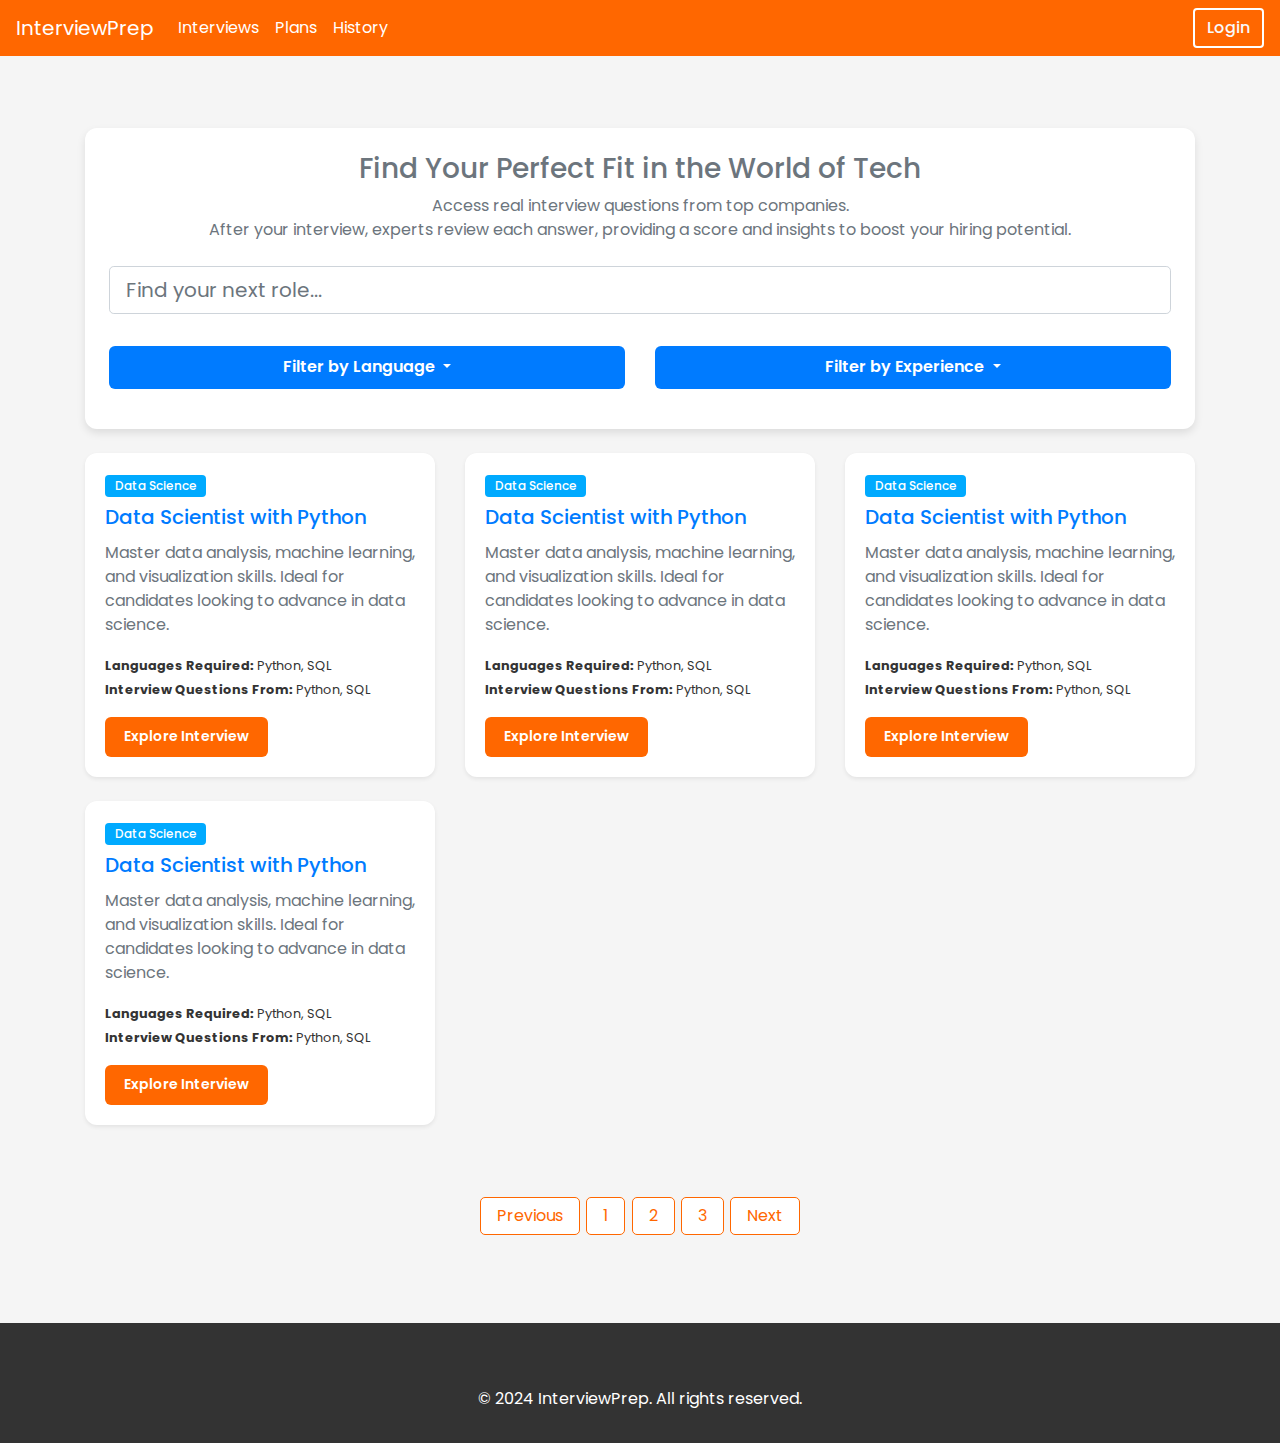
==== index.html @ ea55a6b0 "first commit" ====
<!DOCTYPE html>
<html lang="en">
<head>
    <meta charset="UTF-8">
    <meta name="viewport" content="width=device-width, initial-scale=1.0">
    <title>Find Your Ideal Technical Role - InterviewPrep</title>
    <link rel="stylesheet" href="https://stackpath.bootstrapcdn.com/bootstrap/4.5.2/css/bootstrap.min.css">
    <link href="https://fonts.googleapis.com/css2?family=Poppins:wght@400;500;600&display=swap" rel="stylesheet">
    <link rel="stylesheet" href="main.css"> <!-- Link to external CSS file -->
</head>
<body>

<!-- Navbar -->
<nav class="navbar navbar-expand-lg navbar-dark">
    <a class="navbar-brand" href="#">InterviewPrep</a>
    <button class="navbar-toggler" type="button" data-toggle="collapse" data-target="#navbarNav">
        <span class="navbar-toggler-icon"></span>
    </button>
    <div class="collapse navbar-collapse" id="navbarNav">
        <ul class="navbar-nav mr-auto">
            <li class="nav-item active"><a class="nav-link" href="index.html">Interviews</a></li>
            <li class="nav-item"><a class="nav-link" href="plans.html">Plans</a></li>
            <li class="nav-item"><a class="nav-link" href="history.html">History</a></li>
        </ul>
        <ul class="navbar-nav ml-auto">
            <li class="nav-item"><a class="btn btn-outline-light" href="login.html">Login</a></li>
        </ul>
    </div>
</nav>

<!-- Main Content Section with Centering and Spacing -->
<div class="container my-5 py-4">
    <div class="card p-4 mb-4 no-hover">
    <h3 class="text-center mb-2 text-secondary">Find Your Perfect Fit in the World of Tech</h3>
    <p class="text-center text-muted mb-4" style="font-size: 1rem;">
        Access real interview questions from top companies. <br>After your interview, experts review each answer, providing a score and insights to boost your hiring potential.
    </p>

    <!-- Search Bar with Typing Effect -->
    <div class="row mb-4">
        <div class="col-md-12">
            <input type="text" id="searchInput" class="form-control form-control-lg" placeholder="Find your next role...">
        </div>
    </div>

    <!-- Selected Filters Display -->
    <div class="row">
        <div class="col-12">
            <div id="selectedLanguages" class="mb-2"></div>
            <div id="selectedExperience" class="mb-2"></div>
        </div>
    </div>


    <!-- Filter Options with Dropdowns -->
    <div class="row">
        <!-- Language Filter Dropdown with Selected Options Displayed -->
        <div class="col-md-6 mb-3">
            <div class="dropdown">
                <button class="btn btn-secondary dropdown-toggle w-100" type="button" id="languageDropdown" data-toggle="dropdown" aria-haspopup="true" aria-expanded="false">
                    Filter by Language
                </button>
                <div class="dropdown-menu w-100 p-3" aria-labelledby="languageDropdown">
                    <div class="form-check">
                        <input class="form-check-input lang-checkbox" type="checkbox" value="Python" id="langPython">
                        <label class="form-check-label" for="langPython">Python</label>
                    </div>
                    <div class="form-check">
                        <input class="form-check-input lang-checkbox" type="checkbox" value="JavaScript" id="langJavaScript">
                        <label class="form-check-label" for="langJavaScript">JavaScript</label>
                    </div>
                    <div class="form-check">
                        <input class="form-check-input lang-checkbox" type="checkbox" value="Java" id="langJava">
                        <label class="form-check-label" for="langJava">Java</label>
                    </div>
                    <div class="form-check">
                        <input class="form-check-input lang-checkbox" type="checkbox" value="C#" id="langCSharp">
                        <label class="form-check-label" for="langCSharp">C#</label>
                    </div>
                    <div class="form-check">
                        <input class="form-check-input lang-checkbox" type="checkbox" value="Ruby" id="langRuby">
                        <label class="form-check-label" for="langRuby">Ruby</label>
                    </div>
                </div>
            </div>
        </div>
        

        <!-- Experience Filter Dropdown with Selected Options Displayed -->
        <div class="col-md-6 mb-3">
            <div class="dropdown">
                <button class="btn btn-secondary dropdown-toggle w-100" type="button" id="experienceDropdown" data-toggle="dropdown" aria-haspopup="true" aria-expanded="false">
                    Filter by Experience
                </button>
                <div class="dropdown-menu w-100 p-3" aria-labelledby="experienceDropdown">
                    <div class="form-check">
                        <input class="form-check-input exp-checkbox" type="checkbox" value="Junior" id="expJunior">
                        <label class="form-check-label" for="expJunior">Junior</label>
                    </div>
                    <div class="form-check">
                        <input class="form-check-input exp-checkbox" type="checkbox" value="Mid-Level" id="expMidLevel">
                        <label class="form-check-label" for="expMidLevel">Mid-Level</label>
                    </div>
                    <div class="form-check">
                        <input class="form-check-input exp-checkbox" type="checkbox" value="Senior" id="expSenior">
                        <label class="form-check-label" for="expSenior">Senior</label>
                    </div>
                </div>
            </div>
        </div>
    </div>
</div >

    <!-- Role Cards Section -->
    <div class="row mb-5">
        <!-- Sample Card -->
        <div class="col-md-4">
            <div class="card mb-4 shadow-sm">
                <div class="card-body">
                    <span class="badge badge-info mb-2">Data Science</span>
                    <h5 class="card-title text-primary">Data Scientist with Python</h5>
                    <p class="card-text text-muted">Master data analysis, machine learning, and visualization skills. Ideal for candidates looking to advance in data science.</p>
                    <p class="card-text mb-0"><small><strong>Languages Required:</strong> Python, SQL</small></p>
                    <p class="card-text"><small><strong>Interview Questions From:</strong> Python, SQL</small></p>
                    <a href="project-details.html" class="btn btn-primary btn-sm">Explore Interview</a>
                </div>
            </div>
        </div>
        <div class="col-md-4">
            <div class="card mb-4 shadow-sm">
                <div class="card-body">
                    <span class="badge badge-info mb-2">Data Science</span>
                    <h5 class="card-title text-primary">Data Scientist with Python</h5>
                    <p class="card-text text-muted">Master data analysis, machine learning, and visualization skills. Ideal for candidates looking to advance in data science.</p>
                    <p class="card-text mb-0"><small><strong>Languages Required:</strong> Python, SQL</small></p>
                    <p class="card-text"><small><strong>Interview Questions From:</strong> Python, SQL</small></p>
                    <a href="project-details.html" class="btn btn-primary btn-sm">Explore Interview</a>
                </div>
            </div>
        </div>
        <div class="col-md-4">
            <div class="card mb-4 shadow-sm">
                <div class="card-body">
                    <span class="badge badge-info mb-2">Data Science</span>
                    <h5 class="card-title text-primary">Data Scientist with Python</h5>
                    <p class="card-text text-muted">Master data analysis, machine learning, and visualization skills. Ideal for candidates looking to advance in data science.</p>
                    <p class="card-text mb-0"><small><strong>Languages Required:</strong> Python, SQL</small></p>
                    <p class="card-text"><small><strong>Interview Questions From:</strong> Python, SQL</small></p>
                    <a href="project-details.html" class="btn btn-primary btn-sm">Explore Interview</a>
                </div>
            </div>
        </div>
        <div class="col-md-4">
            <div class="card mb-4 shadow-sm">
                <div class="card-body">
                    <span class="badge badge-info mb-2">Data Science</span>
                    <h5 class="card-title text-primary">Data Scientist with Python</h5>
                    <p class="card-text text-muted">Master data analysis, machine learning, and visualization skills. Ideal for candidates looking to advance in data science.</p>
                    <p class="card-text mb-0"><small><strong>Languages Required:</strong> Python, SQL</small></p>
                    <p class="card-text"><small><strong>Interview Questions From:</strong> Python, SQL</small></p>
                    <a href="project-details.html" class="btn btn-primary btn-sm">Explore Interview</a>
                </div>
            </div>
        </div>
        <!-- Additional cards as needed -->
    </div>

    <!-- Pagination -->
    <nav aria-label="Page navigation">
        <ul class="pagination justify-content-center">
            <li class="page-item"><a class="page-link" href="#">Previous</a></li>
            <li class="page-item"><a class="page-link" href="#">1</a></li>
            <li class="page-item"><a class="page-link" href="#">2</a></li>
            <li class="page-item"><a class="page-link" href="#">3</a></li>
            <li class="page-item"><a class="page-link" href="#">Next</a></li>
        </ul>
    </nav>
</div>

<!-- Footer -->
<footer>
    <p class="text-center mt-5">&copy; 2024 InterviewPrep. All rights reserved.</p>
</footer>

<script src="https://code.jquery.com/jquery-3.5.1.min.js"></script>
<script src="https://stackpath.bootstrapcdn.com/bootstrap/4.5.2/js/bootstrap.bundle.min.js"></script>

<script>
    const selectedLanguages = document.getElementById("selectedLanguages");
    const selectedExperience = document.getElementById("selectedExperience");

    function updateSelections(className, container, label) {
        const selectedOptions = Array.from(document.querySelectorAll(className))
            .filter(checkbox => checkbox.checked)
            .map(checkbox => checkbox.value);
        
        container.innerHTML = selectedOptions.length ? `<strong>${label}</strong> ` : "";
        
        selectedOptions.forEach(option => {
            const badge = document.createElement("span");
            badge.className = "badge badge-primary mr-1";
            badge.innerHTML = `${option} <span class="ml-1" style="cursor:pointer;" onclick="removeFilter('${option}', '${className}')">&times;</span>`;
            container.appendChild(badge);
        });
    }

    function removeFilter(value, className) {
        const checkbox = Array.from(document.querySelectorAll(className)).find(cb => cb.value === value);
        if (checkbox) checkbox.checked = false;
        updateSelections(className, className.includes("lang") ? selectedLanguages : selectedExperience, className.includes("lang") ? "Languages:" : "Experience:");
    }

    document.querySelectorAll(".lang-checkbox").forEach(checkbox => {
        checkbox.addEventListener("change", () => updateSelections(".lang-checkbox", selectedLanguages, "Languages:"));
    });

    document.querySelectorAll(".exp-checkbox").forEach(checkbox => {
        checkbox.addEventListener("change", () => updateSelections(".exp-checkbox", selectedExperience, "Experience:"));
    });
</script>

</body>
</html>
---- main.css ----
/* Root color variables */
:root {
    --primary-color: #ff6700; /* Orange color */
    --secondary-color: #007bff; /* Blue color */
    --accent-color: #00aaff; /* Accent color for icons and badges */
}

/* Font and layout settings */
body {
    font-family: 'Poppins', sans-serif;
    display: flex;
    flex-direction: column;
    min-height: 100vh;
    margin: 0;
    background-color: #f5f5f5;
    color: #333;
}

/* Navbar styling */
.navbar {
    background-color: var(--primary-color);
    color: white;
}

.navbar-brand, .navbar-nav .nav-link {
    color: #fff !important;
}

.navbar .btn-outline-light {
    border: 2px solid white;
    font-weight: 500;
}

/* Card styles */
.card {
    border: none;
    border-radius: 12px;
    box-shadow: 0 4px 8px rgba(0, 0, 0, 0.1);
    transition: transform 0.2s, box-shadow 0.2s;
}

.card:hover {
    transform: scale(1.05);
    box-shadow: 0 4px 12px rgba(0, 0, 0, 0.15);
}

/* Button styles */
.btn-primary {
    background-color: var(--primary-color);
    border: none;
    font-weight: 600;
    border-radius: 6px;
    padding: 0.6rem 1.2rem;
    transition: background-color 0.2s;
}

.btn-primary:hover {
    background-color: #ff8533;
}

.btn-secondary {
    background-color: var(--secondary-color);
    color: white;
    border: none;
    font-weight: 600;
    border-radius: 6px;
    padding: 0.6rem 1.2rem;
}

.btn-secondary:hover {
    background-color: #0069d9;
}

/* Badge styling */
.badge-info {
    background-color: var(--accent-color);
    color: white;
    font-weight: 500;
    padding: 0.3rem 0.6rem;
    border-radius: 4px;
}

/* Pagination styles */
.pagination .page-item .page-link {
    color: var(--primary-color);
    border: 1px solid var(--primary-color);
    border-radius: 5px;
    padding: 0.5rem 1rem;
    margin: 0 0.2rem;
    transition: background-color 0.2s, color 0.2s;
}

.pagination .page-item.active .page-link {
    background-color: var(--primary-color);
    border-color: var(--primary-color);
    color: white;
}

.pagination .page-item .page-link:hover {
    background-color: #ff8533;
    color: white;
}

/* Footer styling */
footer {
    background-color: #333;
    color: white;
    padding: 1rem 0;
    text-align: center;
    margin-top: auto; /* Pushes footer to the bottom */
}

/* Details card styling */
.details-card {
    background-color: #f5f5f5;
    border-radius: 8px;
    padding: 20px;
    box-shadow: 0 4px 10px rgba(0, 0, 0, 0.1);
}

/* Unique hover effect for general cards */
.card {
    border: none;
    border-radius: 12px;
    transition: transform 0.2s, box-shadow 0.2s;
}

.card:hover {
    transform: scale(1.05);
    box-shadow: 0 4px 12px rgba(0, 0, 0, 0.15);
}

/* No hover effect for the card with class 'no-hover' */
.no-hover:hover {
    transform: none;
    box-shadow: none;
}

/* Custom Checkbox Styling */
.custom-checkbox {
    position: relative;
    margin-right: 10px;
}

.custom-checkbox:checked + .form-check-label {
    color: var(--primary-color);
    font-weight: 600;
}

.form-check-input.custom-checkbox {
    background-color: var(--primary-color);
    border: 2px solid var(--primary-color);
}

.form-check-input.custom-checkbox:checked {
    background-color: var(--primary-color);
    border-color: var(--primary-color);
}
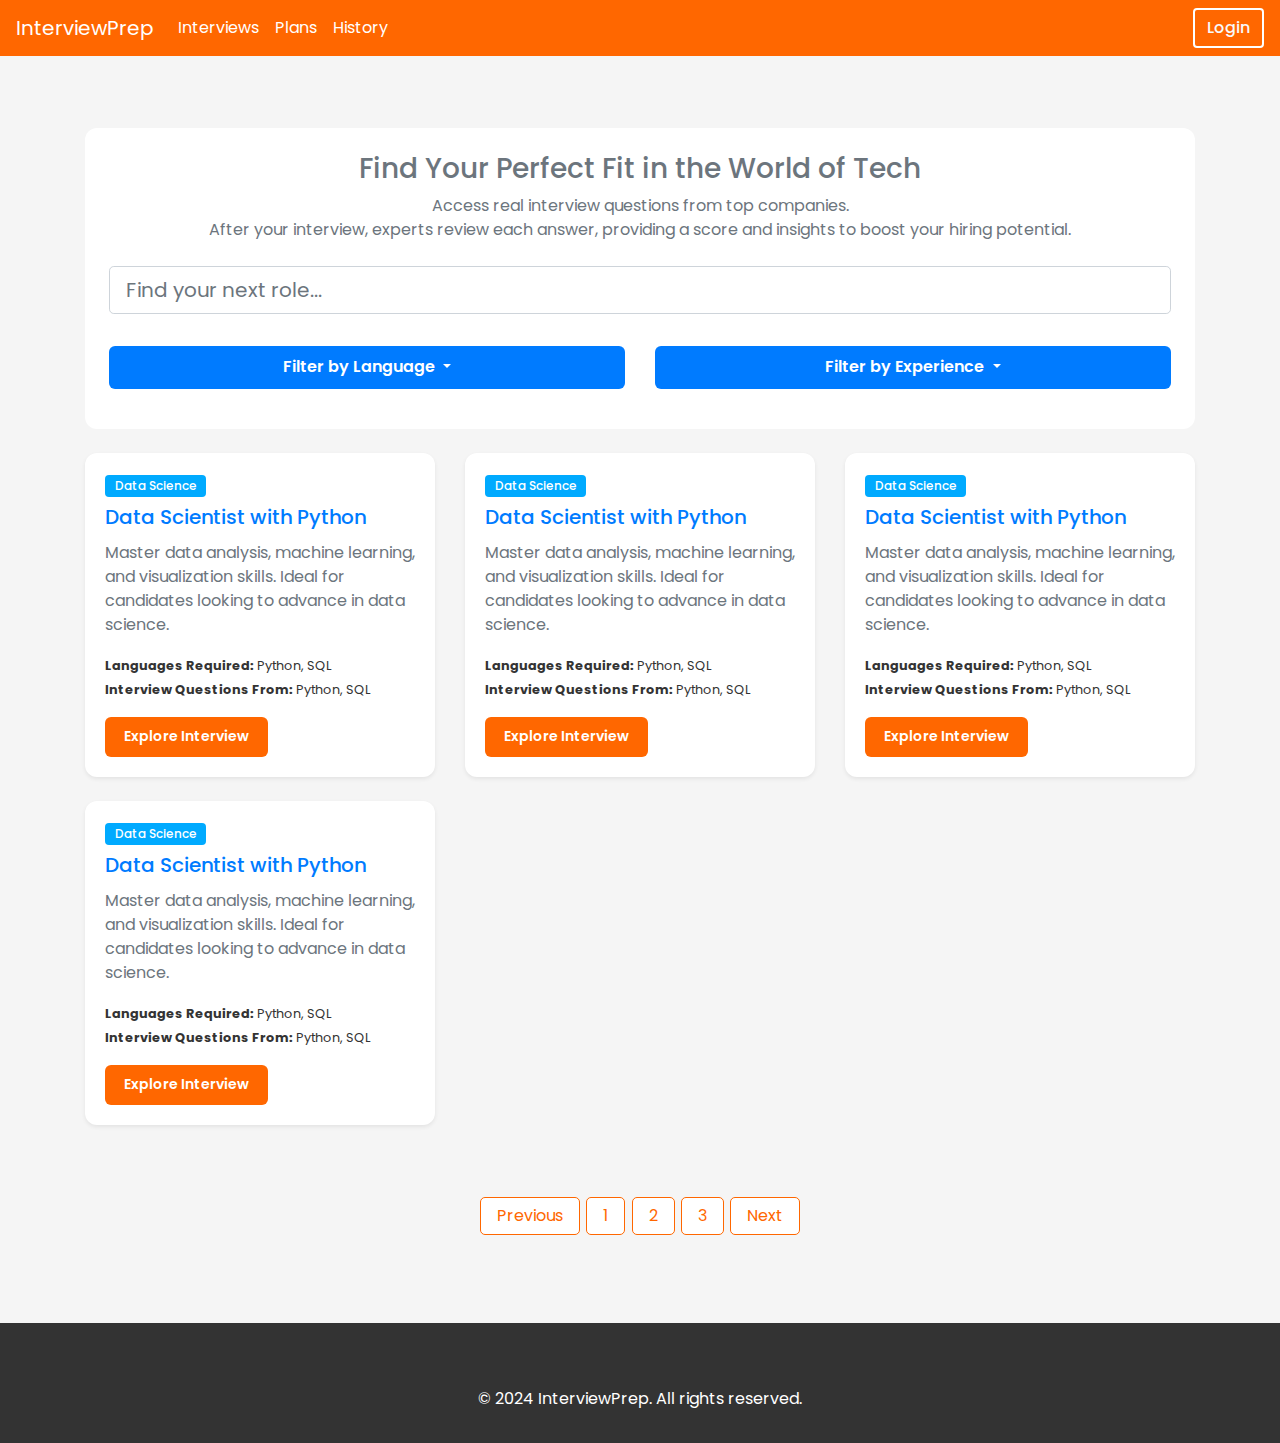
==== commit 0a77a13c: "update" ====
--- a/index.html
+++ b/index.html
@@ -7,11 +7,29 @@
     <link rel="stylesheet" href="https://stackpath.bootstrapcdn.com/bootstrap/4.5.2/css/bootstrap.min.css">
     <link href="https://fonts.googleapis.com/css2?family=Poppins:wght@400;500;600&display=swap" rel="stylesheet">
     <link rel="stylesheet" href="main.css"> <!-- Link to external CSS file -->
+
+    <style>
+        .interviews-left {
+            font-size: 1.1rem;
+            font-weight: bold;
+            color: #fff;
+            
+        }
+
+        @media(min-width:991px) {
+            .interviews-left {
+                align-items: center;
+        justify-content: center;
+        display: flex;
+        margin-left: 15px;
+            }
+        }
+    </style>
 </head>
 <body>
 
 <!-- Navbar -->
-<nav class="navbar navbar-expand-lg navbar-dark">
+<nav class="navbar navbar-expand-lg navbar-dark bg-primary">
     <a class="navbar-brand" href="#">InterviewPrep</a>
     <button class="navbar-toggler" type="button" data-toggle="collapse" data-target="#navbarNav">
         <span class="navbar-toggler-icon"></span>
@@ -21,9 +39,24 @@
             <li class="nav-item active"><a class="nav-link" href="index.html">Interviews</a></li>
             <li class="nav-item"><a class="nav-link" href="plans.html">Plans</a></li>
             <li class="nav-item"><a class="nav-link" href="history.html">History</a></li>
+            <li class="nav-item dropdown d-none" id="accountDropdown">
+                <a class="nav-link dropdown-toggle" href="#" id="accountMenu" role="button" data-toggle="dropdown" aria-haspopup="true" aria-expanded="false">
+                    Account
+                </a>
+                <div class="dropdown-menu dropdown-menu-right" aria-labelledby="accountMenu">
+                    <a class="dropdown-item" href="settings.html">Settings</a>
+                    <a class="dropdown-item" href="#">Logout</a>
+                </div>
+            </li>
         </ul>
         <ul class="navbar-nav ml-auto">
-            <li class="nav-item"><a class="btn btn-outline-light" href="login.html">Login</a></li>
+            <!-- Dynamic Sections -->
+            
+            <li class="nav-item" id="loginButton">
+                <a class="btn btn-outline-light" href="#" data-toggle="modal" data-target="#loginModal">Login</a>
+            </li>
+
+            <span id="interviewsLeft" class="interviews-left d-none">Interviews Left: 3</span>
         </ul>
     </div>
 </nav>
@@ -175,6 +208,36 @@
             <li class="page-item"><a class="page-link" href="#">Next</a></li>
         </ul>
     </nav>
+</div>
+
+<!-- Login Modal -->
+<div class="modal fade" id="loginModal" tabindex="-1" role="dialog" aria-labelledby="loginModalLabel" aria-hidden="true">
+    <div class="modal-dialog modal-dialog-centered" role="document">
+        <div class="modal-content">
+            <div class="modal-header">
+                <h5 class="modal-title" id="loginModalLabel">Login</h5>
+                <button type="button" class="close" data-dismiss="modal" aria-label="Close">
+                    <span aria-hidden="true">&times;</span>
+                </button>
+            </div>
+            <div class="modal-body">
+                <form id="loginForm">
+                    <div class="form-group">
+                        <label for="email">Email address</label>
+                        <input type="email" class="form-control" id="email" placeholder="Enter email" required>
+                    </div>
+                    <div class="form-group">
+                        <label for="password">Password</label>
+                        <input type="password" class="form-control" id="password" placeholder="Password" required>
+                    </div>
+                    <button type="submit" class="btn btn-primary btn-block">Login</button>
+                </form>
+                <div class="text-center mt-3">
+                    <button class="btn btn-danger btn-block">Login with Google</button>
+                </div>
+            </div>
+        </div>
+    </div>
 </div>
 
 <!-- Footer -->
@@ -219,5 +282,19 @@
     });
 </script>
 
+<script>
+    document.getElementById("loginForm").addEventListener("submit", function (event) {
+        event.preventDefault();
+
+        // Simulate login success
+        document.getElementById("loginButton").classList.add("d-none");
+        document.getElementById("accountDropdown").classList.remove("d-none");
+        document.getElementById("interviewsLeft").classList.remove("d-none");
+
+        // Close the modal
+        $("#loginModal").modal("hide");
+    });
+</script>
+
 </body>
 </html>
--- a/main.css
+++ b/main.css
@@ -56,6 +56,14 @@
 
 .btn-primary:hover {
     background-color: #ff8533;
+}
+
+.btn-primary:focus {
+    background-color: #ff8533;
+}
+
+.bg-primary {
+    background-color: var(--primary-color) !important;
 }
 
 .btn-secondary {
@@ -133,7 +141,12 @@
 /* No hover effect for the card with class 'no-hover' */
 .no-hover:hover {
     transform: none;
-    box-shadow: none;
+    box-shadow: none !important;
+}
+
+.no-hover {
+    transform: none;
+    box-shadow: none !important;
 }
 
 /* Custom Checkbox Styling */
@@ -157,3 +170,18 @@
     border-color: var(--primary-color);
 }
 
+/* Styling for the search button */
+.input-group .btn-primary {
+    font-weight: 600;
+    padding: 0.6rem 1.2rem;
+    border-radius: 0 6px 6px 0;
+}
+
+.input-group .form-control {
+    border-radius: 6px 0 0 6px;
+}
+
+.weight-bold {
+    font-weight: bold;
+}
+
